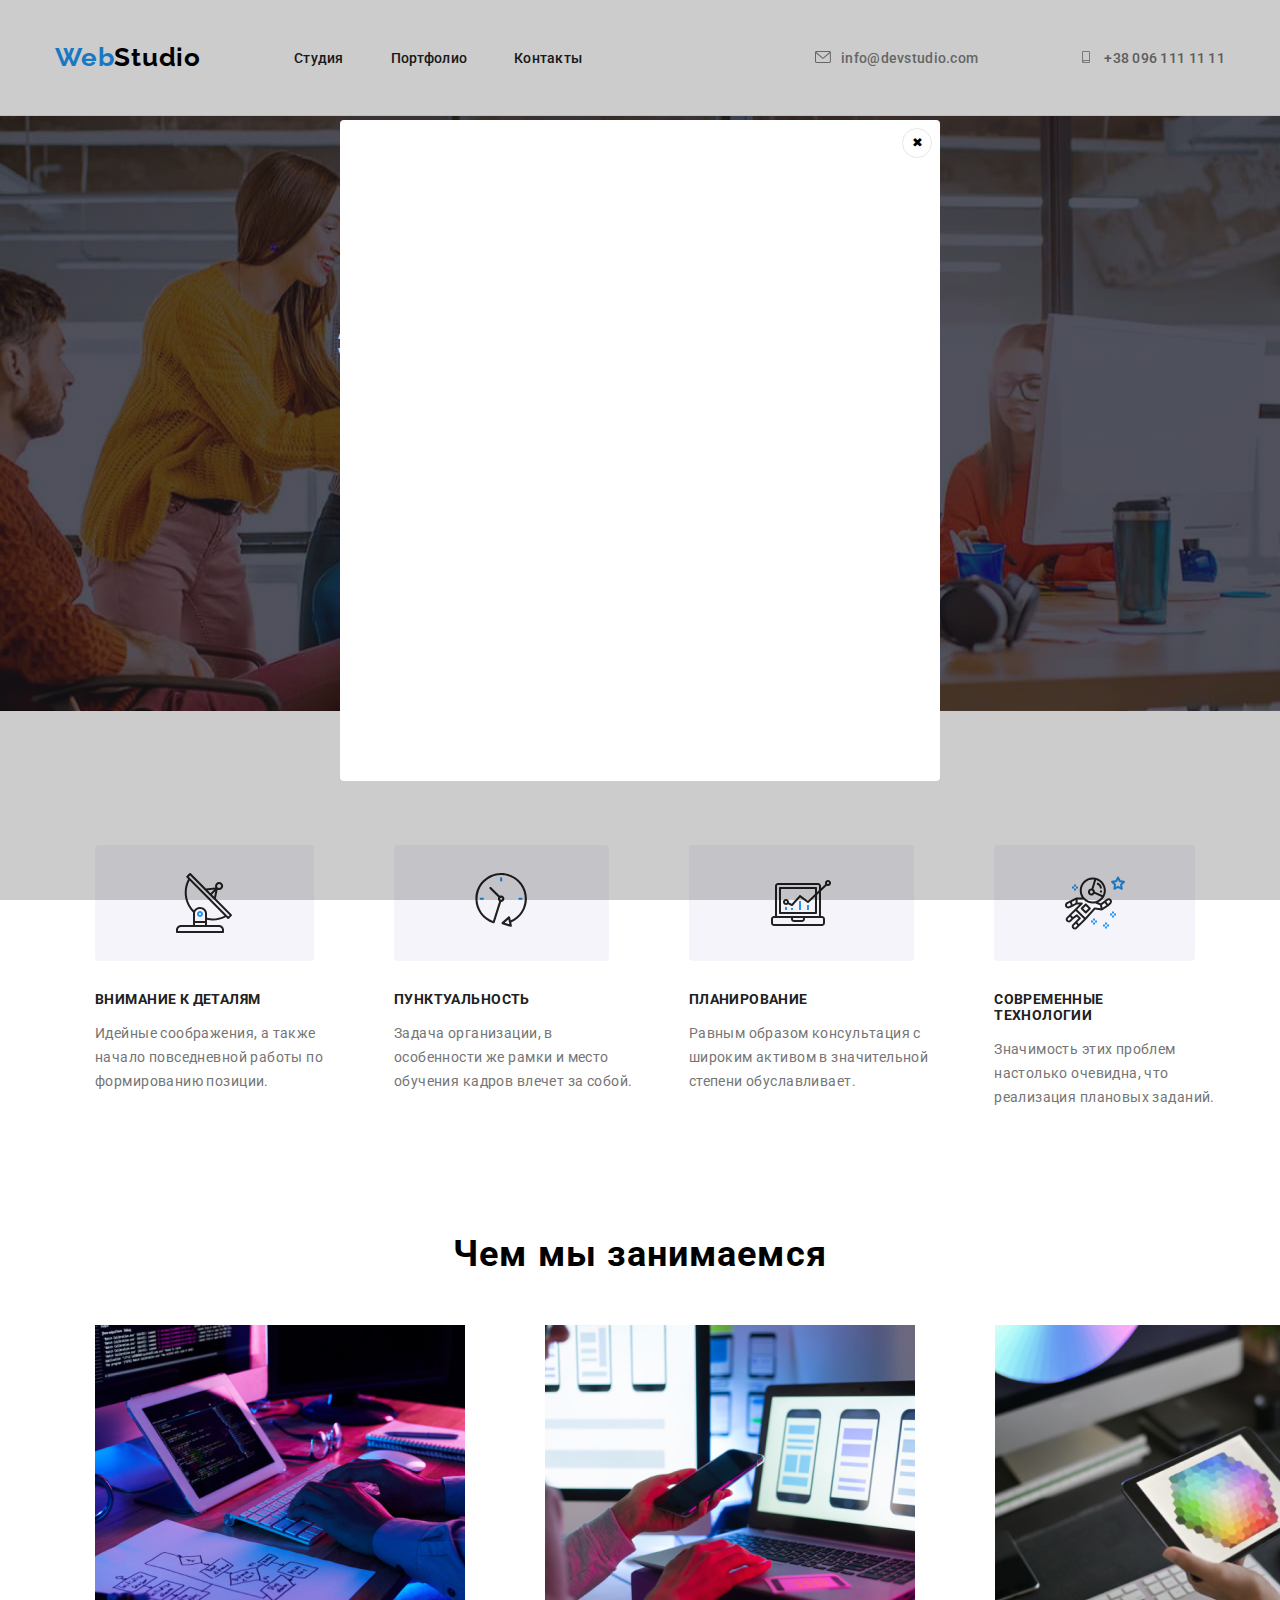
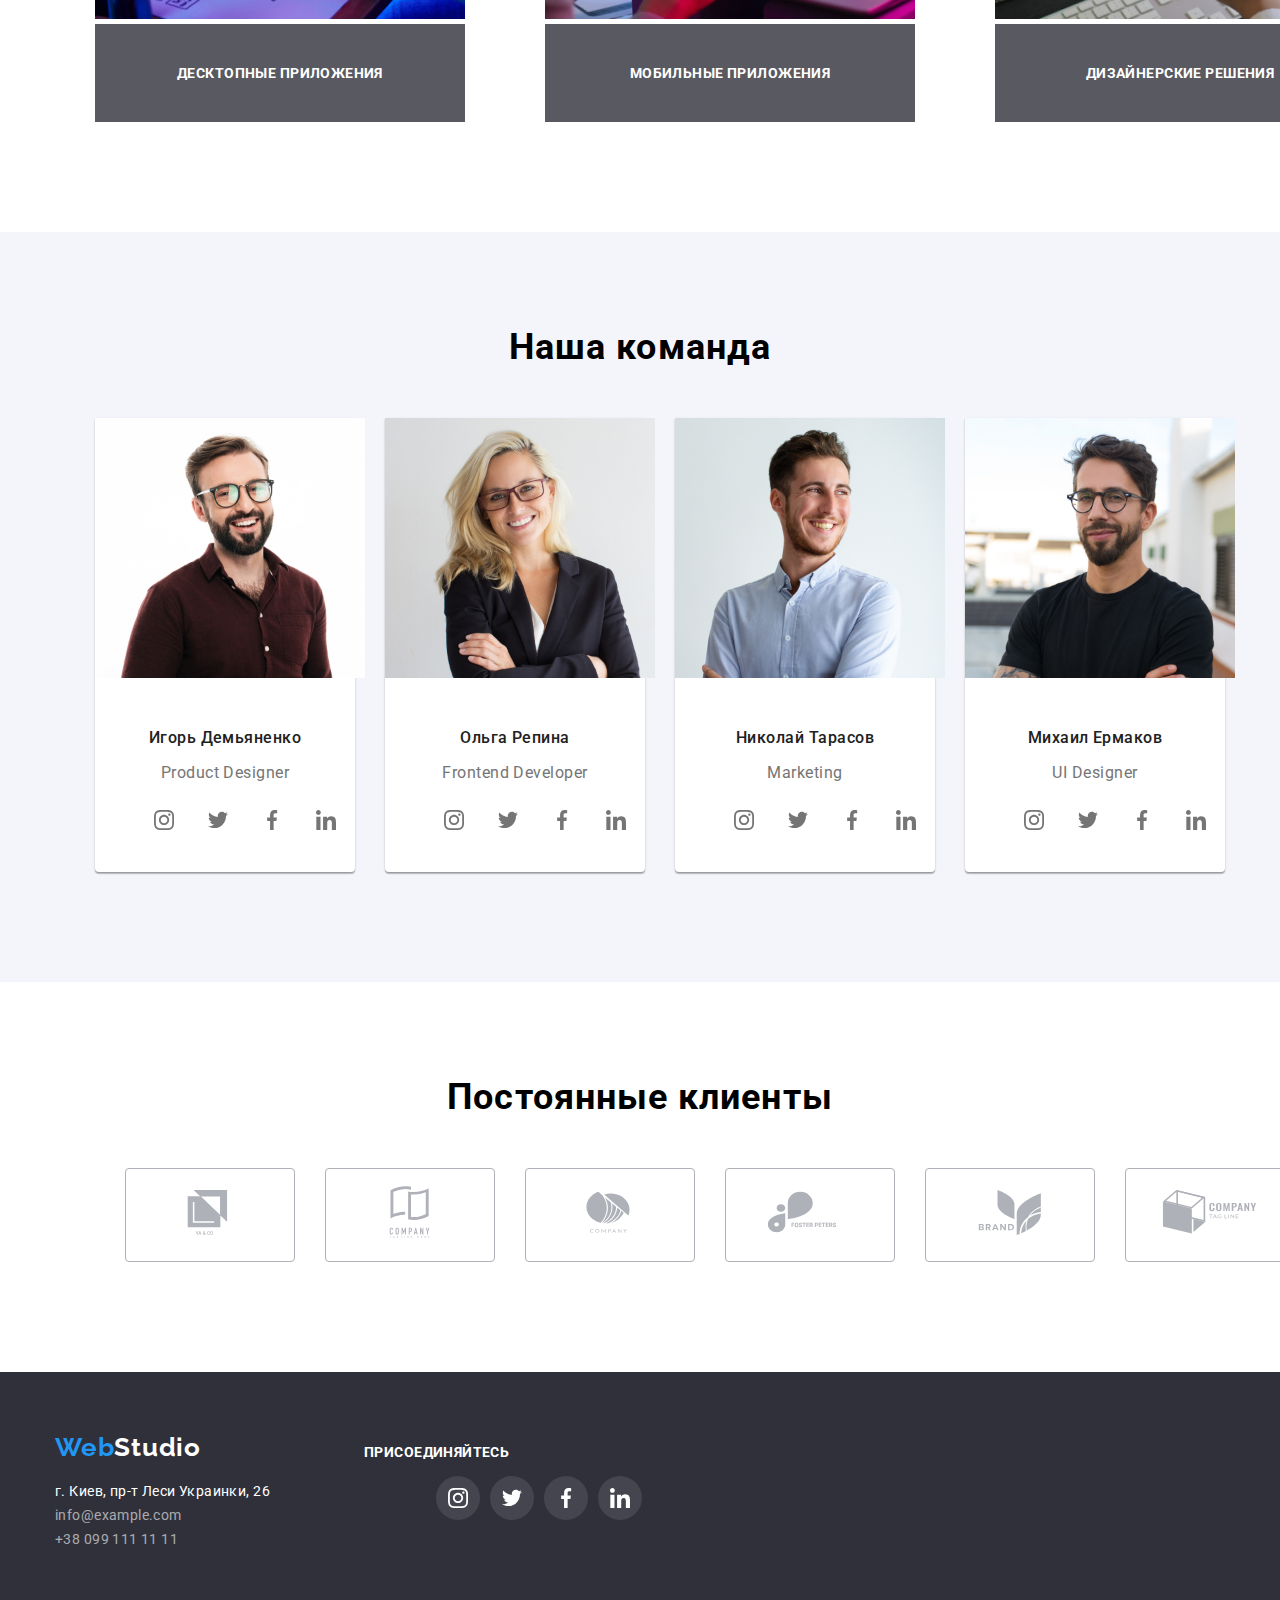
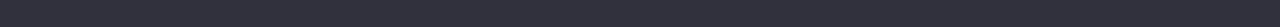
==== index.html @ a74875f4 "updated" ====
<!DOCTYPE html>
<html lang="ru">
    <head>
        <meta charset="UTF-8">
        <meta http-equiv="X-UA-Compatible" content="IE=edge">
        <meta name="viewport" content="width=device-width, initial-scale=1.0">
        
        <title>Document</title>
        
        <link rel="preconnect" href="https://fonts.googleapis.com">
        <link rel="preconnect" href="https://fonts.gstatic.com" crossorigin>
        <link href="https://fonts.googleapis.com/css2?family=Raleway:wght@700&family=Roboto:wght@400;500;700;900&display=swap" rel="stylesheet">
        <link rel="stylesheet" href="./css/style.css">
        </head>
        <body>
            <header class="page-header">
                <div class="container">
            <nav class="main-nav">
            <a href="./index.html" class="web">Web<span class="studio">Studio</span></a>
            
            <ul class="site-nav">
            
            <li class="item"><a href="./index.html" class="header-list">Студия</a></li>
            <li class="item"><a href="./portfolio.html"class="header-list">Портфолио</a></li>
            <li class="item"><a href=""class="header-list">Контакты</a></li>
            
            
            </ul>
            
            <ul class="contact">
            <li class="item">
                <a href="mailto:info@devstudio.com"class="mail-contact">
                    <svg class="mail-icon" width="16" height="12"><use href= "./Images/symbol-defs.svg#icon-envelope"></use></svg>info@devstudio.com</a></li>
            <li><a href="tel:+380961111111"class="tel-contact"><svg class="tel-icon" width="16" height="12"><use href="./Images/symbol-defs.svg#icon-smartphone"></use></svg>+38 096 111 11 11</a></li>
            
            </ul>
            </nav>
            </div>
            </header>
            <main>
                <section class="effective">
                    <div class="container effective-container"> 
                    <h1 class="effective-solution-title">Эффективные решения для вашего бизнеса</h1>
                    <button type="button" class="effective-solution-title-button"> Заказать услугу</button>
                    </div>
                   </section>
                    
                    <section class="section bp-1">
                    <div class="container">
                        
                  <h2 class="rezerv">Rezerv</h2>
                   
                    
                    <ul class="advant">
                    <li class="item list-1">
                    <div class="box-item">
                        <svg class="box-icon" width=106 height="60"><use href= "./Images/symbol-defs.svg#icon-antenna-1"></use></svg>
                        
                    </div>
                    
                
                    <h3 class="advantages-list">Внимание к деталям</h3>
                    <p class="advantages-list-1">Идейные соображения, а также начало повседневной работы по формированию позиции.</p>
                    

                </li>
                <li class="item list-2">
                    <div class="box-item">
                        <svg class="box-icon1" width=106 height="60"><use href= "./Images/symbol-defs.svg#icon-clock-1"></use></svg>
                    </div>
                <h3 class="advantages-list">Пунктуальность</h3>
                <p class="advantages-list-1">Задача организации, в особенности же рамки и место обучения кадров влечет за собой.</p>
                
                </li>
                <li class="item list-3">
                    <div class="box-item">
                        <svg class="box-icon2" width=106 height="60"><use href= "./Images/symbol-defs.svg#icon-diagram-1"></use></svg>
                    </div>

                <h3 class="advantages-list">Планирование</h3>
                <p class="advantages-list-1">Равным образом консультация с широким активом в значительной степени обуславливает.</p>
            </li>
            <li class="item list-4">
                <div class="box-item">
                    <svg class="box-icon3" width=106 height="60"><use href= "./Images/symbol-defs.svg#icon-astronaut-1"></use></svg>
                </div>

               <h3 class="advantages-list">Современные технологии</h3>
            <p class="advantages-list-1">Значимость этих проблем настолько очевидна, что реализация плановых заданий.</p>
            </li>
            
            </ul>
            </div>
            </section>
            <section class="section">
           
            <h2 class="our-task">Чем мы занимаемся</h2>
           
            <div class="container">
            <ul class="photos">
            <li class="item"><img src="./Images/box1.jpg" class="item-image" alt="computer" width="370" height="294"> 
                <div class="item-title-wrapper">
                    <p class="item-title-text">Десктопные приложения</p>
                </div> 
            </li>
            <li class="item"><img src="./Images/box2.jpg" class="item-image" alt="telephone" width="370" height="294"> <div class="item-title-wrapper">
                <p class="item-title-text">Мобильные приложения</p>
            </div> </li>
            <li class="item"><img src="./Images/box3.jpg" class="item-image" alt="tablet" width="370"> 
                <div class="item-title-wrapper">
                    <p class="item-title-text">Дизайнерские решения</p>
                </div> </li>
        </ul>
        </div>

    </section>
    <section class="section our-team">

    <h2 class="our-task">Наша команда</h2>
    <div class="container">
    
    <ul class="team">
    
    <li class="team-list"> <img src="./Images/img.jpg" alt="happy Igor" width="270" height="260">
    <div class="card-info">
    <h3 class="team-name">Игорь Демьяненко</h3>
    <p lang="en" class="team-position">Product Designer</p> 
    <ul class="card-list social-list list">
        <li class="social-item">
            <a href="#" class="social-link">
                <svg width="20" height="20"class="social-icon" >
                    <use href="./Images/symbol-defs.svg#icon-instagram"></use></svg>
            </a>
            
       </li>
    
       <li class="social-item">
        <a href="#" class="social-link">
            <svg width="20" height="20" class="social-icon">
                <use href="./Images/symbol-defs.svg#icon-twitter"></use></svg>
        </a>
       </li>
       <li class="social-item">
        <a href="#" class="social-link">
            <svg width="20" height="20" class="social-icon" >
                <use href="./Images/symbol-defs.svg#icon-facebook"></use></svg>
                </a>
       </li>
       <li class="social-item">
            <a href="#" class="social-link">
                <svg width="20" height="20" class="social-icon" >
                    <use href="./Images/symbol-defs.svg#icon-linkedin"></use></svg>
                </a>
       </li>
    
        </ul>
    
    </div>
    </li>
    
    
    
    <li class="team-list">
    <img src="./Images/img-2.jpg" alt="blond Olga" width="270" height="260">
    <div class="card-info">
    <h3 class="team-name">Ольга Репина</h3>
    <p lang="en" class="team-position">Frontend Developer</p>

    <ul class="card-list social-list list">
        <li class="social-item">
            <a href="#" class="social-link">
                <svg width="20" height="20"class="social-icon" >
                    <use href="./Images/symbol-defs.svg#icon-instagram"></use></svg>
            </a>
            
       </li>
    
       <li class="social-item">
        <a href="#" class="social-link">
            <svg width="20" height="20" class="social-icon">
                <use href="./Images/symbol-defs.svg#icon-twitter"></use></svg>
        </a>
       </li>
       <li class="social-item">
        <a href="#" class="social-link">
            <svg width="20" height="20" class="social-icon" >
                <use href="./Images/symbol-defs.svg#icon-facebook"></use></svg>
                </a>
       </li>
       <li class="social-item">
            <a href="#" class="social-link">
                <svg width="20" height="20" class="social-icon" >
                    <use href="./Images/symbol-defs.svg#icon-linkedin"></use></svg>
                </a>
       </li>
    
        </ul>

    </div>
    </li>
    <li class="team-list">
    <img src="./Images/img-3.jpg" alt="happy Nikolay" width="270" height="260">
    <div class="card-info">
     <h3 class="team-name">Николай Тарасов</h3>
    <p lang="en" class="team-position">Marketing</p>
    <ul class="card-list social-list list">
        <li class="social-item">
            <a href="#" class="social-link">
                <svg width="20" height="20"class="social-icon" >
                    <use href="./Images/symbol-defs.svg#icon-instagram"></use></svg>
            </a>
            
       </li>
    
       <li class="social-item">
        <a href="#" class="social-link">
            <svg width="20" height="20" class="social-icon">
                <use href="./Images/symbol-defs.svg#icon-twitter"></use></svg>
        </a>
       </li>
       <li class="social-item">
        <a href="#" class="social-link">
            <svg width="20" height="20" class="social-icon" >
                <use href="./Images/symbol-defs.svg#icon-facebook"></use></svg>
                </a>
       </li>
       <li class="social-item">
            <a href="#" class="social-link">
                <svg width="20" height="20" class="social-icon" >
                    <use href="./Images/symbol-defs.svg#icon-linkedin"></use></svg>
                </a>
       </li>
    
        </ul>
    </div>
    </li>
    <li class="team-list">
        <img src="./Images/img-4.jpg" alt="stylish Mihail" width= "270" height="260">
      <div class="card-info">
       <h3 class="team-name">Михаил Ермаков</h3>
        <p lang="en" class="team-position">UI Designer</p> 
        <ul class="card-list social-list list">
            <li class="social-item">
                <a href="#" class="social-link">
                    <svg width="20" height="20"class="social-icon" >
                        <use href="./Images/symbol-defs.svg#icon-instagram"></use></svg>
                </a>
                
           </li>
        
           <li class="social-item">
            <a href="#" class="social-link">
                <svg width="20" height="20" class="social-icon" >
                    <use href="./Images/symbol-defs.svg#icon-twitter"></use></svg>
            </a>
           </li>
           <li class="social-item">
            <a href="#" class="social-link">
                <svg width="20" height="20" class="social-icon" >
                    <use href="./Images/symbol-defs.svg#icon-facebook"></use></svg>
                    </a>
           </li>
           <li class="social-item">
                <a href="#" class="social-link">
                    <svg width="20" height="20" class="social-icon" >
                        <use href="./Images/symbol-defs.svg#icon-linkedin"></use></svg>
                    </a>
           </li>
        
            </ul>
        </div> 
          
        </li>
    </ul>
</div>
  
      </section>
      <section class="section">
        <h2 class="our-task">Постоянные клиенты</h2>
        <div class="container">
        <ul class="clients-list">
            <li class="clients-list-item">
                <a href="" class="clients-list-link"><svg width="106" height="60" class="client-list-icon" >
                    <use href="./Images/symbol-defs.svg#icon-YaCo-1"></use></svg></a>
            </li>
            <li class="clients-list-item">
                <a href="" class="clients-list-link"><svg width="106" height="60" class="client-list-icon" >
                    <use href="./Images/symbol-defs.svg#icon-company-2"></use></svg></a>
            </li>
            <li class="clients-list-item">
                <a href="" class="clients-list-link"><svg width="106" height="60" class="client-list-icon" >
                    <use href="./Images/symbol-defs.svg#icon-company-3"></use></svg></a>
            </li>
            <li class="clients-list-item">
                <a href="" class="clients-list-link"><svg width="106" height="60" class="client-list-icon" >
                    <use href="./Images/symbol-defs.svg#icon-foster-4"></use></svg></a>
            </li>
            <li class="clients-list-item">
                <a href="" class="clients-list-link"><svg width="106" height="60" class="client-list-icon" >
                    <use href="./Images/symbol-defs.svg#icon-brand-5"></use></svg></a>
            </li>
            <li class="clients-list-item">
                <a href="" class="clients-list-link"><svg width="106" height="60" class="client-list-icon" >
                    <use href="./Images/symbol-defs.svg#icon-company-6"></use></svg></a>
            </li>
        </ul>
   </div>
      </section>
        </main>

       <!--Footer-->
       <footer class="footer">
           <div class="container footer-container"> 
           <div class="footer-left-box footer-left-box--offset">
           
      <a href="./index.html" class="web-footer">Web<span class="studio-footer">Studio</span></a>
    
      <address>
          <ul class="footer-address">

     <li class="address">г. Киев, пр-т Леси Украинки, 26</li>
     <li class="address"><a href="mailto:info@example.com" class="contact-mail">info@example.com</a></li>
     <li class="address"><a href="tel:+380991111111" class="contact-tel">+38 099 111 11 11</a></li>

     </ul>
     </address>
    </div>
    <div class="footer-social-box">
 <h2 class="footer-social-box-title">присоединяйтесь</h2>
 <ul class="card-list social-list list social-list-footer">
    <li class="social-item">
        <a href="#" class="social-link social-link--footer">
            <svg width="20" height="20"class="social-icon social-icon-footer" >
                <use href="./Images/symbol-defs.svg#icon-instagram"></use></svg>
        </a>
        
   </li>

   <li class="social-item">
    <a href="#" class="social-link social-link--footer">
        <svg width="20" height="20" class="social-icon social-icon-footer">
            <use href="./Images/symbol-defs.svg#icon-twitter"></use></svg>
    </a>
   </li>
   <li class="social-item">
    <a href="#" class="social-link social-link--footer">
        <svg width="20" height="20" class="social-icon social-icon-footer" >
            <use href="./Images/symbol-defs.svg#icon-facebook"></use></svg>
            </a>
   </li>
   <li class="social-item">
        <a href="#" class="social-link social-link--footer">
            <svg width="20" height="20" class="social-icon social-icon-footer" >
                <use href="./Images/symbol-defs.svg#icon-linkedin"></use></svg>
            </a>
   </li>

    </ul>

</div>
</div>
     </footer>
     <div class="wrapper-modal">
         <div class="modal">
             <button type="button"class="modal-close">&#10006;</button>
             <form></form>
         </div>
     </div>
     <script src="./js/script.js"></script>
     </body>
    </html>
---- css/style.css ----
:root {
    --primary-font: 'Roboto' sans-serif;

    --text-color: #757575;
    --background-color: #fff; 
}
a,
footer {
    text-decoration: none;
    --background-color:#757575;
}


body {
    color:  var(--text-color);
    background-color: var(--background-color);
    line-height: 1.2;
    font-family: Roboto, sans-serif;
    margin: auto 0;
    
     }
        h1,
        h2,
        h3,
        h4,
        h5,
        h6 {
            color: #212121;


        }
.button {
    cursor: pointer;
}
 .rezerv {

    width: 1px;
    height: 1px;
    overflow: hidden;
    opacity: 0;
            
 }
 .section {
    padding: 94px 0;
  }

.container {
    width: 1200px;
    margin: 0 auto;
    padding: 0 15px;
    box-sizing: border-box;
    

   
}
.header {
    border-bottom: 1px solid #ececec;
  }
  .page-header {
      border-bottom: 1px solid #EEEEEE;

  }
  
.header .container {
    display: flex;
    justify-content: space-between;
  }
  .main-nav,
  .site-nav,
  .contact {
    display: flex;

    
  }
  
    


.web {
    font-family: "Raleway", sans-serif;
    display: flex;
    align-items: center;
    font-weight: bold;
    font-size: 26px;
    line-height: 1.2;
    letter-spacing: 0.03em;
    color: #2196f3;
    
    
}
.studio
{
font-family: Raleway;
display: flex;
align-items: center;
margin-right: 93px;
font-style: normal;
font-weight: bold;
font-size: 26px;
line-height: 1.2;
letter-spacing: 0.03em;
color: black;


}
.header-list {
    font-family: Roboto;
    font-style: normal;
    font-weight: 500;
    font-size: 14px;
    line-height: 16px;
    letter-spacing: 0.02em;
    color: #212121;
    padding-top: 32px;
    padding-bottom: 32px;
    flex-direction: row;
    

}
.header-list:hover,
.header-list:focus {
    color: #2196f3;


}

.site-nav {
    font-style: normal;
    font-weight: 500;
    font-size: 14px;
    line-height: 16px;
    letter-spacing: 0.02em;
    padding: 32px 0;
    display: inline-block;
    color: var(--main-color);
    list-style: none;
    display: flex;
    margin: 0;
    align-items: center;
    

}

.site-nav .item:not(:last-child) {
    margin-right: 46.88px;
}


.contact {
    font-style: normal;
    display: flex;    
    margin-left: auto;
    padding-top: 32px;
    padding-bottom: 32px;
    padding-left: 30px;
    list-style: none;
    color: var(--main-color);
}


.mail-contact{
    font-weight: 500;
    font-size: 14px;
    line-height: 1.14;
    letter-spacing: 0.02em;
    padding-right: 50px;
    color: grey;
 
    

}
.tel-contact {
    font-weight: 500;
    font-size: 14px;
    line-height: 1.14;
    letter-spacing: 0.02em;
    color: #757575;
}
.contact :hover,
.contact :focus {
    color: #2196f3;
}
.mail-icon {
    height: 12px;
    width: 16px;
    margin-right: 10px;
    fill: currentColor;
}
.tel-icon {
    height: 12px;
    width: 16px;
    margin-right: 10px;
    fill: currentColor;
} 



.effective {
    display: block;
    width: 100%;
    margin: 0 auto;
    padding: 200px 0;
    background: #2f303a;
   
    }
.effective {
      background-image:  linear-gradient( rgba(47, 48, 58, 0.4), rgba(47, 48, 58, 0.4)), url(../Images/Img-5-2.jpg);
      text-align: center;
      background-repeat: no-repeat;
      background-position: center;

  }

.effective-solution-title {
    font-size: 44px;
    color: #fff;
    text-transform: uppercase;
    font-weight: 900;
    font-size: 44px;
    line-height: 1.3;
    text-align: center;
    letter-spacing: 0.06em;
    max-width: 660px;
    margin: 0 auto;
    margin-bottom: 30px;


}

.effective-solution-title-button {
    padding: 10px 32px;
    background: #2196f3;
    box-shadow: 0px 4px 4px rgba(0, 0, 0, 0.15);
    border-radius: 4px;
    font-weight: bold;
    font-size: 16px;
    line-height: 30px;
    color: #fff;
    margin: 0 auto;
    display: block;
    border: none;
}
.effective-solution-title-button:hover,
.effective-solution-title-button:focus {
background-color: #188ce8;
}


.bp-1{

        padding-bottom: 0;
      }
      

.advant {
    display: flex;
    justify-content: space-between;
    list-style: none;
    }

.site-nav 

.item {
    position: relative;
    

}
.item:not(:last-child) {
    margin-right: 50px;
}
.item :not(:last-child) {
   margin-right: 30px;

}

.item-title-wrapper {
    width: 370px;
    text-align: center;
    background: rgba(47, 48, 58, 0.8);
    padding: 27px 0;
    left: 0;
    bottom: 0;
    
}

.item-title-text{
    font-weight: bold;
    font-size: 14px;
    line-height: calc(16 / 14);
    text-align: center;
    letter-spacing: 0.03em;
    text-transform: uppercase;
    color: #FFFFFF;
}
.box-item {
    display: flex;
    background-color: #f4f5fa;
    border-radius: 4px;
    margin-bottom: 30px;
    align-items: center;
    justify-content: center;
    padding: 28px 0;
    background: #f5f4fa;
    margin-bottom: 30px;
}


.advantages {
    padding: 94px 0;
}
 
 
.advantages-list {
    font-weight: bold;
    font-size: 14px;
    line-height: 16px;
    letter-spacing: 0.03em;
    text-transform: uppercase;
    color: #212121;
    margin-bottom: 10px;
    list-style: none;
}
.advantages-list-1 {
    font-size: 14px;
    line-height: 24px;
    letter-spacing: 0.03em;
    color: #757575;
    

}

.photos {
    display:flex;
    list-style: none;
}

    
.tasks {
  
  
}
.our-task {
    font-size: 36px;
    margin: 0 0 50px 0;
    text-align: center;
    font-weight: bold;
    line-height: 42px;
    text-align: center;
    letter-spacing: 0.03em;
    color: black;
    
    

    }

.team,
.photos {
    display: flex;
    justify-content: space-between;
    
}

.our-team {
    background-color: #f4f5fa;

}
 .card-info {
  padding: 30px 0;
   text-align: center;
 }
 .team-list {
    background-color: #FFFFFF;
    box-shadow: 0px 1px 3px rgba(0, 0, 0, 0.12), 0px 1px 1px rgba(0, 0, 0, 0.14), 0px 2px 1px rgba(0, 0, 0, 0.2);
    border-radius: 0px 0px 4px 4px;
    width: calc((100% - 90px) / 4);
    list-style: none;
 }


 .team-name {

    font-weight: 500;
    font-size: 16px;
    line-height: 19px;
    letter-spacing: 0.03em;
    color: #212121;
    text-align: center;
   

     
 }

 .team-position {
    font-weight: normal;
    font-size: 16px;
    line-height: 19px;
    text-align: center;
    letter-spacing: 0.03em;
    margin-bottom: 16px;
    
}
.social-list {
    display: flex;
    justify-content: center ;
    list-style: none;
    margin-left: 32px;
    margin-right: 32px;
    
}

.social-item {
    margin-left: 10px;
}
.social-list .social-item:first-child {
    margin-left: 0%;
}
.social-link {
    display: flex;
    justify-content: center;
    align-items: center;
    width: 44px;
    height: 44px;
    border-radius: 50%;


}
.social-icon {
    fill: #757575;
    width: 20px;
    height: 20px;
}

.social-icon:hover,
.social-icon:focus,
.social-link:hover .social-list__icon,
.social-link:focus .social-list__icon {
  background: #2196f3;
  fill: white;
}

.clients-list {
    display: flex; 
    list-style: none;
}
.clients-list-item {
    margin-left: 30px;
   
    
}
.clients-list-link {
  border: 1px solid #AFB1B8;
  box-sizing: border-box;
  border-radius: 4px;
  padding: 14px 31px; 
  display: inline-block;
}

.clients-list-link:hover .client-list-icon,
.clients-list-link:focus .client-list-icon,
.clients-list-link:hover,
.clients-list-link:focus {
    border-color: #2196f3;
    fill: #2196f3;
}

.client-list-icon{
    fill: #AFB1B8;
}
.clients-list .cleints-list-item:first-child {
    margin-left: 0;
}

 
 .footer-address {
   padding-left: 0;

 }

 

 .footer{
 background: #2f303a;;
 padding-bottom: 60px;
 padding-top: 60px;
 padding-left: 0px;
 padding-right: 0;
 
}
.footer-container {
    display: flex;

}
.footer-social-box-title {
font-weight: bold;
font-size: 14px;
line-height: calc(16 / 14);
letter-spacing: 0.03em;
text-transform: uppercase;
color: #FFFFFF;
margin: 12px 0 12px 0;
}
.footer-left-box--offset {
    margin-right: 70px;
}
.social-link--footer {
    background: rgba(255, 255, 255, 0.1);
}
.social-icon-footer {
    fill:#FFFFFF

}



 .footer-left-box.web-footer {
     margin-bottom: 11px;
     display: block;
 }
 
 .address {
    font-family: Roboto;
    font-style: normal;
    font-weight: normal;
    font-size: 14px;
    line-height: 24px;
    letter-spacing: 0.03em;
    color: #FFFFFF;
    list-style: none;

 }
 .address a {
    color: rgba(255, 255, 255, 0.6);
}
 
 .web-footer {
font-family: Raleway;
display: flex;
align-items: center;
font-style: normal;
font-weight: bold;
font-size: 26px;
line-height: 1.2;
letter-spacing: 0.03em;
color: #2196F3;
    
    
   }
 .studio-footer{
font-family: Raleway;
display: flex;
align-items: center;
margin-right: 93px;
font-style: normal;
font-weight: bold;
font-size: 26px;
line-height: 1.2;
letter-spacing: 0.03em;
color: white;    
    
 }
 
 
 .footercontact:hover,
 .footercontact:focus {
     color: #2196f3
 }
.container{
    

}

.button-list {
    display: flex;
    justify-content: center;
    list-style: none;
    margin-bottom: 34px;

}

.tab {
    margin-left: 8px;
}

.btn-tab {
    font-family: "Roboto", sans-serif;
    padding: 6px 22px;
    border-radius: 4px;
    font-weight: 500;
    font-size: 16px;
    line-height: 26px;
    letter-spacing: 0.03cm;
    color: #212121;
    cursor: pointer;
    border: none;
}

.active,
.btn-tab:hover,
.btn-tab:focus {
    color: #ffff;
    background-color: #2196F3;
    box-shadow: 0px 3px 1px rgba(0, 0, 0, 0.1), 0px 1px 2px rgba(0, 0, 0, 0.08), 0px 2px 2px rgba(0, 0, 0, 0.12);

}
.portfolio-box-list {
    display: flex;
    flex-wrap: wrap;
    justify-content: space-between;
    list-style: none;
    margin-bottom: -30px;
}

.portfolio-list { 
    width: calc((100% - 60px) / 3);
    margin-bottom: 30px;
    outline: 1px solid #EEEEEE;
    width: 370;
}
    
.portfolio-list :hover {
    box-sizing: border-box;
    box-shadow: 0px 1px 1px rgba(0, 0, 0, 0.12), 0px 4px 4px rgba(0, 0, 0, 0.06), 1px 4px 6px rgba(0, 0, 0, 0.16);

}

.portfolio-info {
    padding: 20px 24px;
    

}
.portfolio-title {
    font-family: Roboto;
    font-style: normal;
    font-weight: bold;
    font-size: 18px;
    line-height: 36px;
    letter-spacing: 0.06em;
    color: #212121;
    margin-top: 0;
    margin-bottom: 4px;
    width: 370%;
   
}

.portfolio-text {
   font-family: Roboto;
   font-style: normal;
   font-weight: normal;
   font-size: 16px;
   line-height: 30px;
   letter-spacing: 0.03cm;
   margin: 0;
   color: #757575;
}

.portfolio-img {
    width: 100%;
}

.wrapper-modal {
    width: 100vw;
    height: 100vh;
    position: fixed;
    left: 0;
    top: 0;
    z-index: 900;
    background: rgba(0, 0, 0, 0.2);
    display: flex;
    justify-content: center;
    align-items: center;
    transition: opacity .25s cubic-bezier(0.4, 0.2, 1);

}
.wrapper-modal.is-hidden {
    opacity: 0;
    pointer-events: none;

}
.modal {
    width: calc(100% - 30px);
    max-width: 520px;
    background: white;
    border-radius: 4px;
    height: 581px;
    position: relative;
    padding: 40px;

}

.modal-close {
    border: 1px solid rgba(0, 0, 0, 0.1);
    width: 30px;
    height: 30px;
    background: transparent;
    display: flex;
    justify-content: center;
    align-items: center;
    position: absolute;
    top: 8px;
    right: 8px;
    border-radius: 50%;
    background: transparent;
    color: black;

}
.modal-close:hover,
.modal-close:focus {
    color: #2196f3;

}
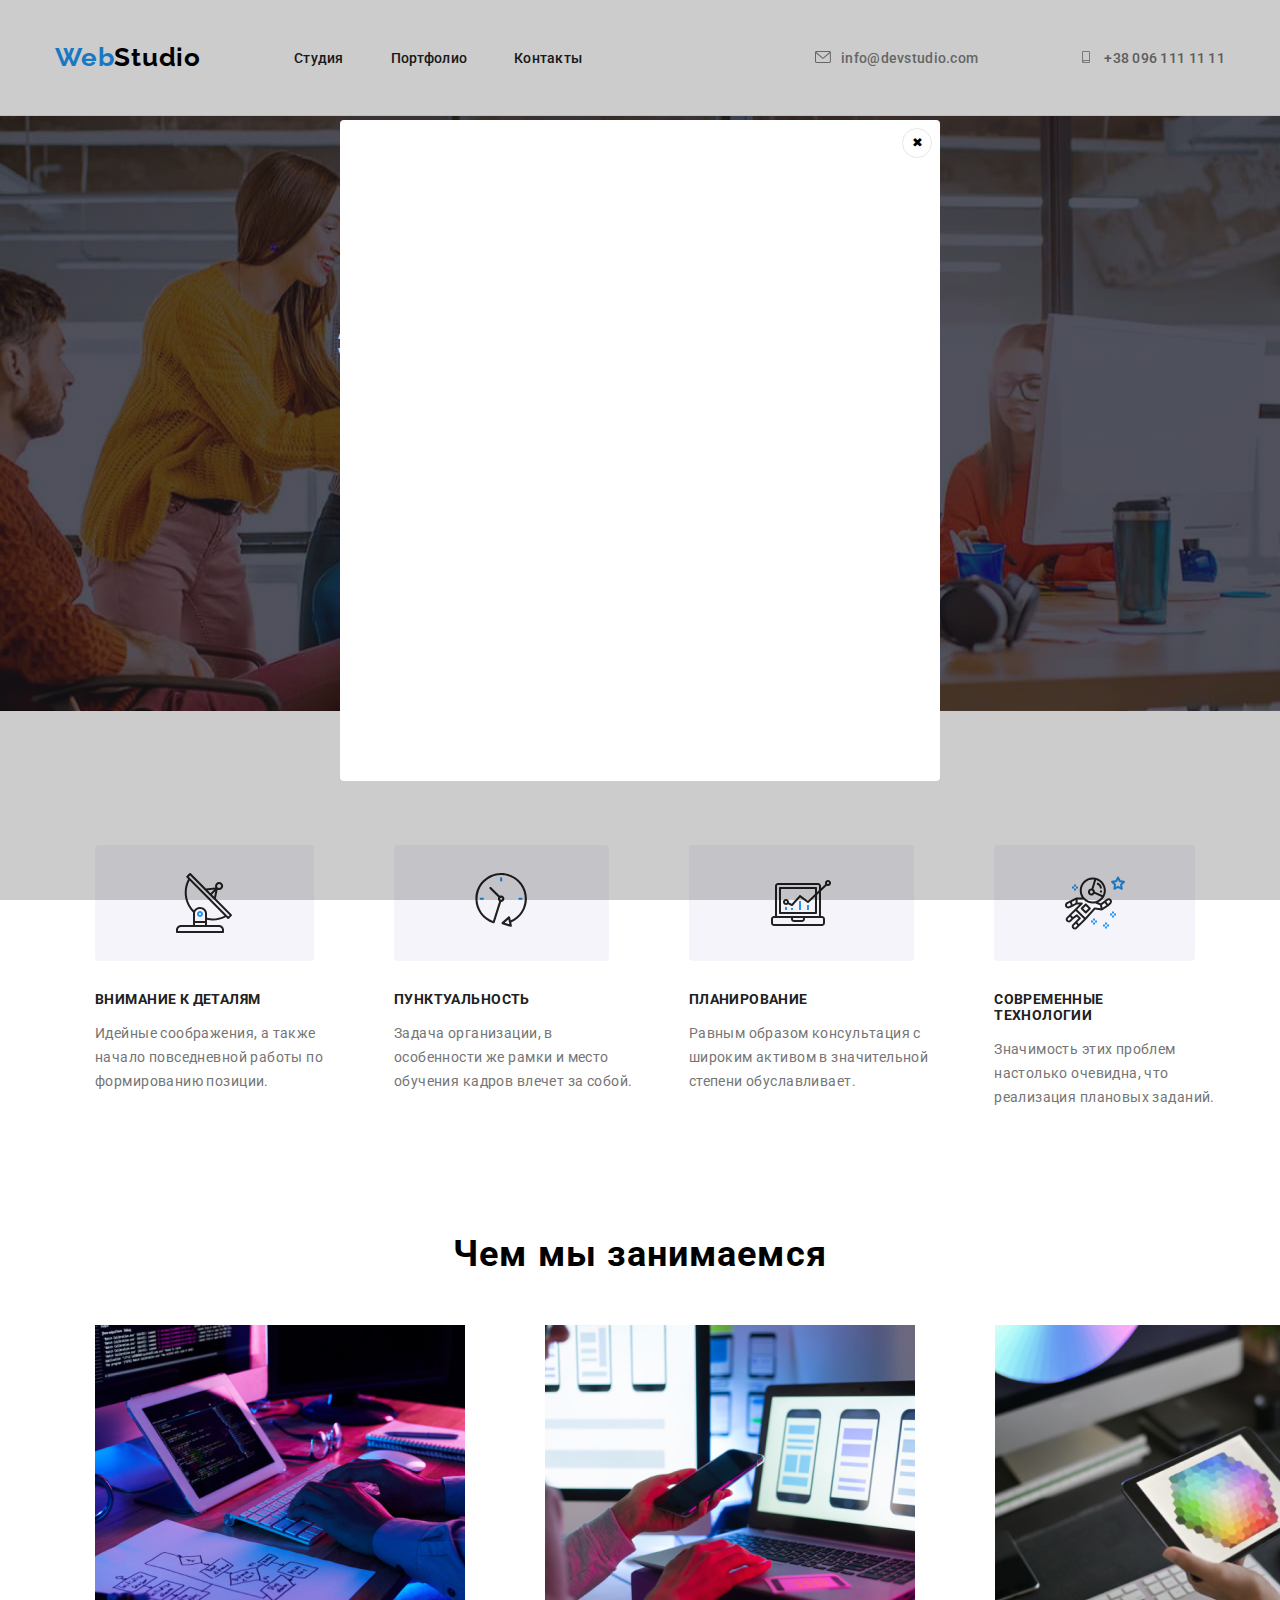
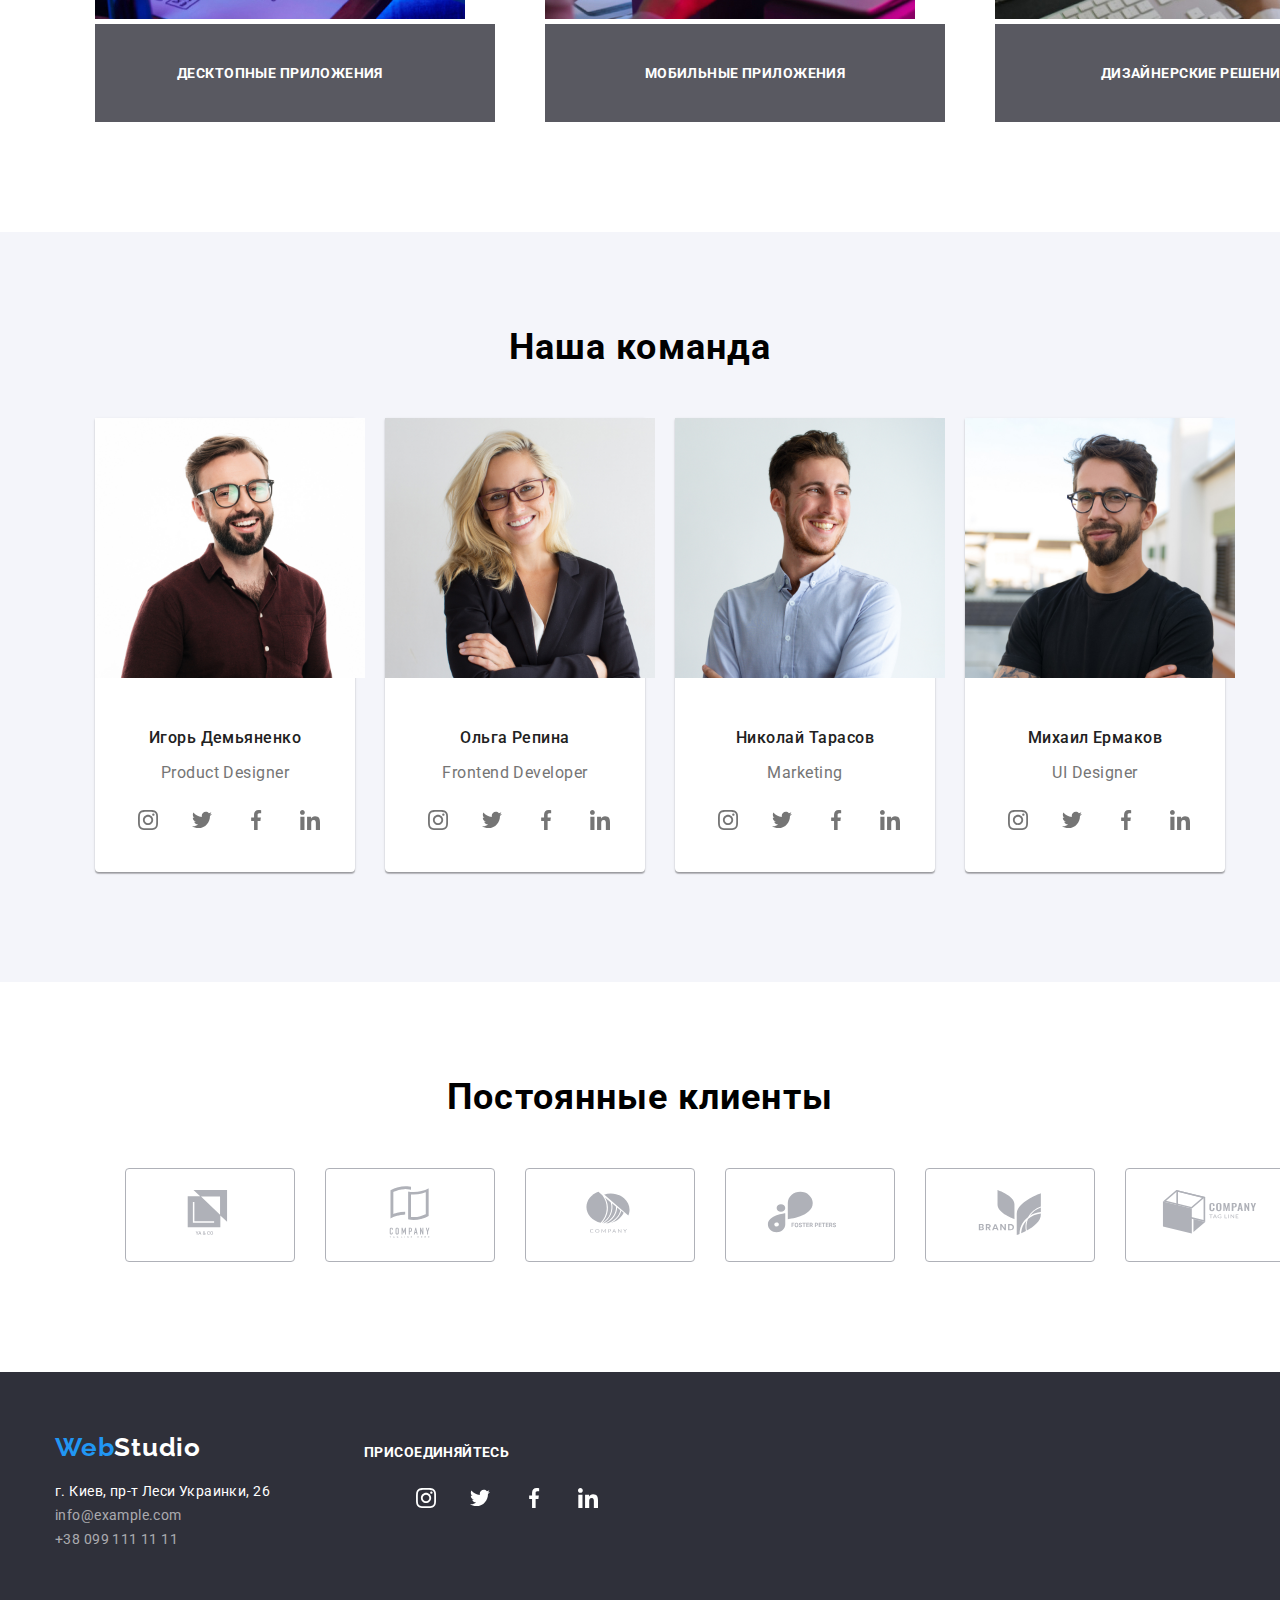
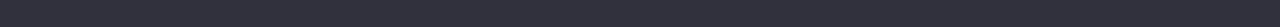
==== commit efecbddf: "updated" ====
--- a/index.html
+++ b/index.html
@@ -98,15 +98,16 @@
            
             <div class="container">
             <ul class="photos">
-            <li class="item"><img src="./Images/box1.jpg" class="item-image" alt="computer" width="370" height="294"> 
+            <li class="item"><img src="./Images/box1.jpg" alt="computer" width="370" height="294"> 
                 <div class="item-title-wrapper">
                     <p class="item-title-text">Десктопные приложения</p>
-                </div> 
-            </li>
-            <li class="item"><img src="./Images/box2.jpg" class="item-image" alt="telephone" width="370" height="294"> <div class="item-title-wrapper">
+                 <div>  
+
+                 </li>
+            <li class="item"><img src="./Images/box2.jpg" alt="telephone" width="370" height="294"> <div class="item-title-wrapper">
                 <p class="item-title-text">Мобильные приложения</p>
             </div> </li>
-            <li class="item"><img src="./Images/box3.jpg" class="item-image" alt="tablet" width="370"> 
+            <li class="item"><img src="./Images/box3.jpg" alt="tablet" width="370"> 
                 <div class="item-title-wrapper">
                     <p class="item-title-text">Дизайнерские решения</p>
                 </div> </li>
@@ -366,7 +367,7 @@
              <form></form>
          </div>
      </div>
-     <script src="./js/script.js"></script>
+     <script src="./js/modal.js"></script>
      </body>
     </html>
 
--- a/css/style.css
+++ b/css/style.css
@@ -29,8 +29,17 @@
 
 
         }
+.a {
+    transition: color 0.25s cubic-bezier(0.4, 0, 0.2, 1);
+}
+
+
 .button {
     cursor: pointer;
+    transition: background 0.25s cubic-bezier(0.4, 0, 0.2, 1);
+}
+.svg {
+    transition: fill 0.25s cubic-bezier(0.4, 0, 0.4, 1);
 }
  .rezerv {
 
@@ -131,12 +140,12 @@
     line-height: 16px;
     letter-spacing: 0.02em;
     padding: 32px 0;
-    display: inline-block;
     color: var(--main-color);
     list-style: none;
     display: flex;
     margin: 0;
     align-items: center;
+    transition: color 0.25s cubic-bezier(0.4, 0, 0.2, 1);
     
 
 }
@@ -155,6 +164,7 @@
     padding-left: 30px;
     list-style: none;
     color: var(--main-color);
+    
 }
 
 
@@ -185,12 +195,14 @@
     width: 16px;
     margin-right: 10px;
     fill: currentColor;
+    transition: fill 0.25s cubic-bezier(0.4, 0, 0.2, 1);
 }
 .tel-icon {
     height: 12px;
     width: 16px;
     margin-right: 10px;
     fill: currentColor;
+    transition: fill 0.25s cubic-bezier(0.4, 0, 0.2, 1);
 } 
 
 
@@ -274,12 +286,15 @@
 }
 
 .item-title-wrapper {
-    width: 370px;
+    width: 100%;
     text-align: center;
     background: rgba(47, 48, 58, 0.8);
     padding: 27px 0;
     left: 0;
     bottom: 0;
+    color: white;
+   
+    
     
 }
 
@@ -291,6 +306,7 @@
     letter-spacing: 0.03em;
     text-transform: uppercase;
     color: #FFFFFF;
+
 }
 .box-item {
     display: flex;
@@ -325,20 +341,11 @@
     line-height: 24px;
     letter-spacing: 0.03em;
     color: #757575;
-    
-
-}
-
-.photos {
-    display:flex;
-    list-style: none;
-}
-
-    
-.tasks {
-  
-  
-}
+    }
+
+
+
+    
 .our-task {
     font-size: 36px;
     margin: 0 0 50px 0;
@@ -355,6 +362,7 @@
 
 .team,
 .photos {
+    list-style: none;
     display: flex;
     justify-content: space-between;
     
@@ -403,7 +411,6 @@
     display: flex;
     justify-content: center ;
     list-style: none;
-    margin-left: 32px;
     margin-right: 32px;
     
 }
@@ -432,8 +439,8 @@
 
 .social-icon:hover,
 .social-icon:focus,
-.social-link:hover .social-list__icon,
-.social-link:focus .social-list__icon {
+.social-link:hover,
+.social-link:focus {
   background: #2196f3;
   fill: white;
 }
@@ -502,8 +509,11 @@
 .footer-left-box--offset {
     margin-right: 70px;
 }
-.social-link--footer {
+.social-link-footer {
     background: rgba(255, 255, 255, 0.1);
+}
+.social-link-footer {
+    padding-left: 0;
 }
 .social-icon-footer {
     fill:#FFFFFF
@@ -564,7 +574,7 @@
  .footercontact:focus {
      color: #2196f3
  }
-.container{
+.container {
     
 
 }
@@ -617,11 +627,7 @@
     width: 370;
 }
     
-.portfolio-list :hover {
-    box-sizing: border-box;
-    box-shadow: 0px 1px 1px rgba(0, 0, 0, 0.12), 0px 4px 4px rgba(0, 0, 0, 0.06), 1px 4px 6px rgba(0, 0, 0, 0.16);
-
-}
+
 
 .portfolio-info {
     padding: 20px 24px;
@@ -706,22 +712,49 @@
 .modal-close:hover,
 .modal-close:focus {
     color: #2196f3;
-
-}
-
-
-
-
-
-
-
-
-
-
-
-
- 
-
- 
-
-
+}
+.portfolii-list__wrapper {
+    position: relative;
+    overflow: hidden;
+}
+
+.overlay {
+    position: absolute;
+    box-sizing: border-box;
+    top: 0;
+    left: 0;
+    min-height: 100%;
+    padding-top: 63px;
+    padding-bottom: 63px;
+    padding-left: 24px;
+    padding-right: 24px;
+    background: rgba(33, 150, 243, 0.9);
+    transform: translateY(101%);
+    transition: transform 0.25s cubic-bezier(0.4, 0, 0.2, 1);
+
+}
+.overlay__text {
+    font-size: 18px;
+    line-height: 1.55;
+    letter-spacing: 0.03em;
+    color: #FFFFFF;
+}
+
+.portfolio-list :hover {
+    box-sizing: border-box;
+    box-shadow: 0px 1px 1px rgba(0, 0, 0, 0.12), 0px 4px 4px rgba(0, 0, 0, 0.06), 1px 4px 6px rgba(0, 0, 0, 0.16);
+
+}
+ .portfolio-list:hover .overlay {
+     transform: translateY(0);
+ }
+
+
+
+
+
+ 
+
+ 
+
+
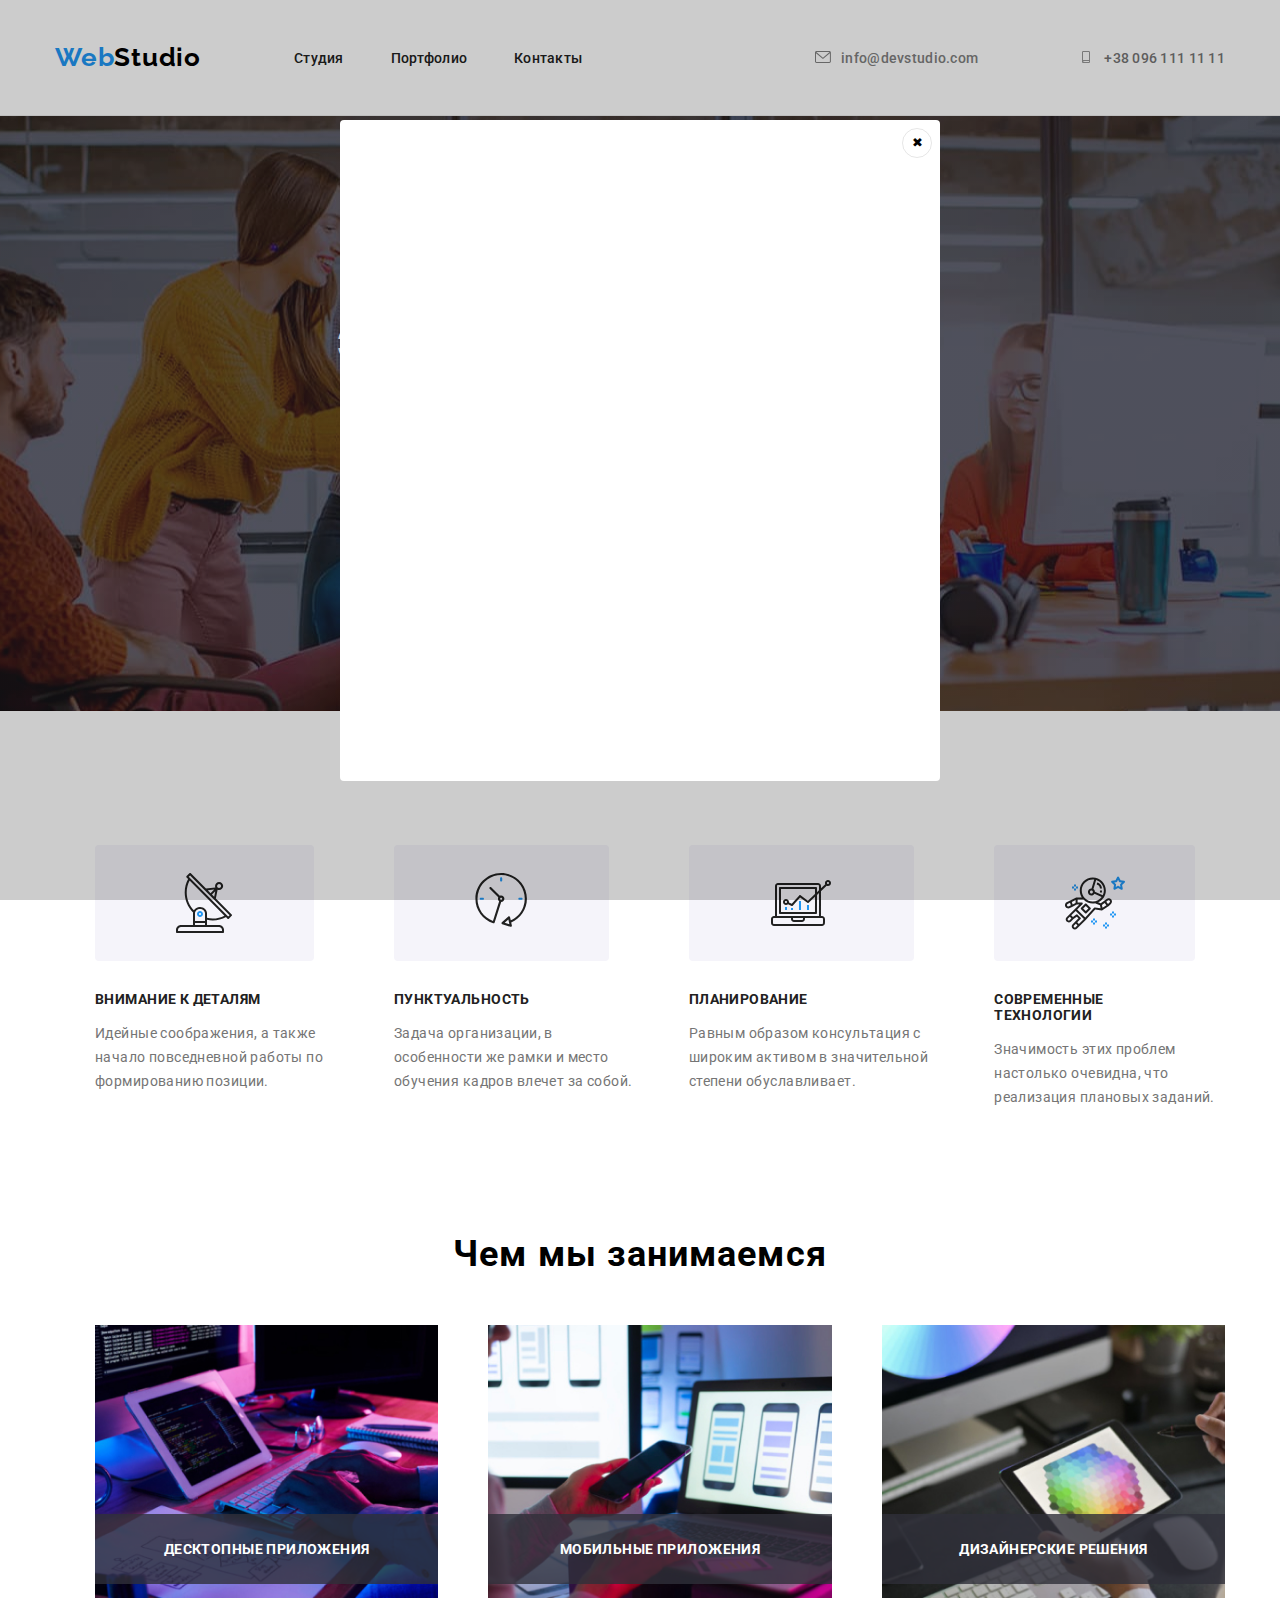
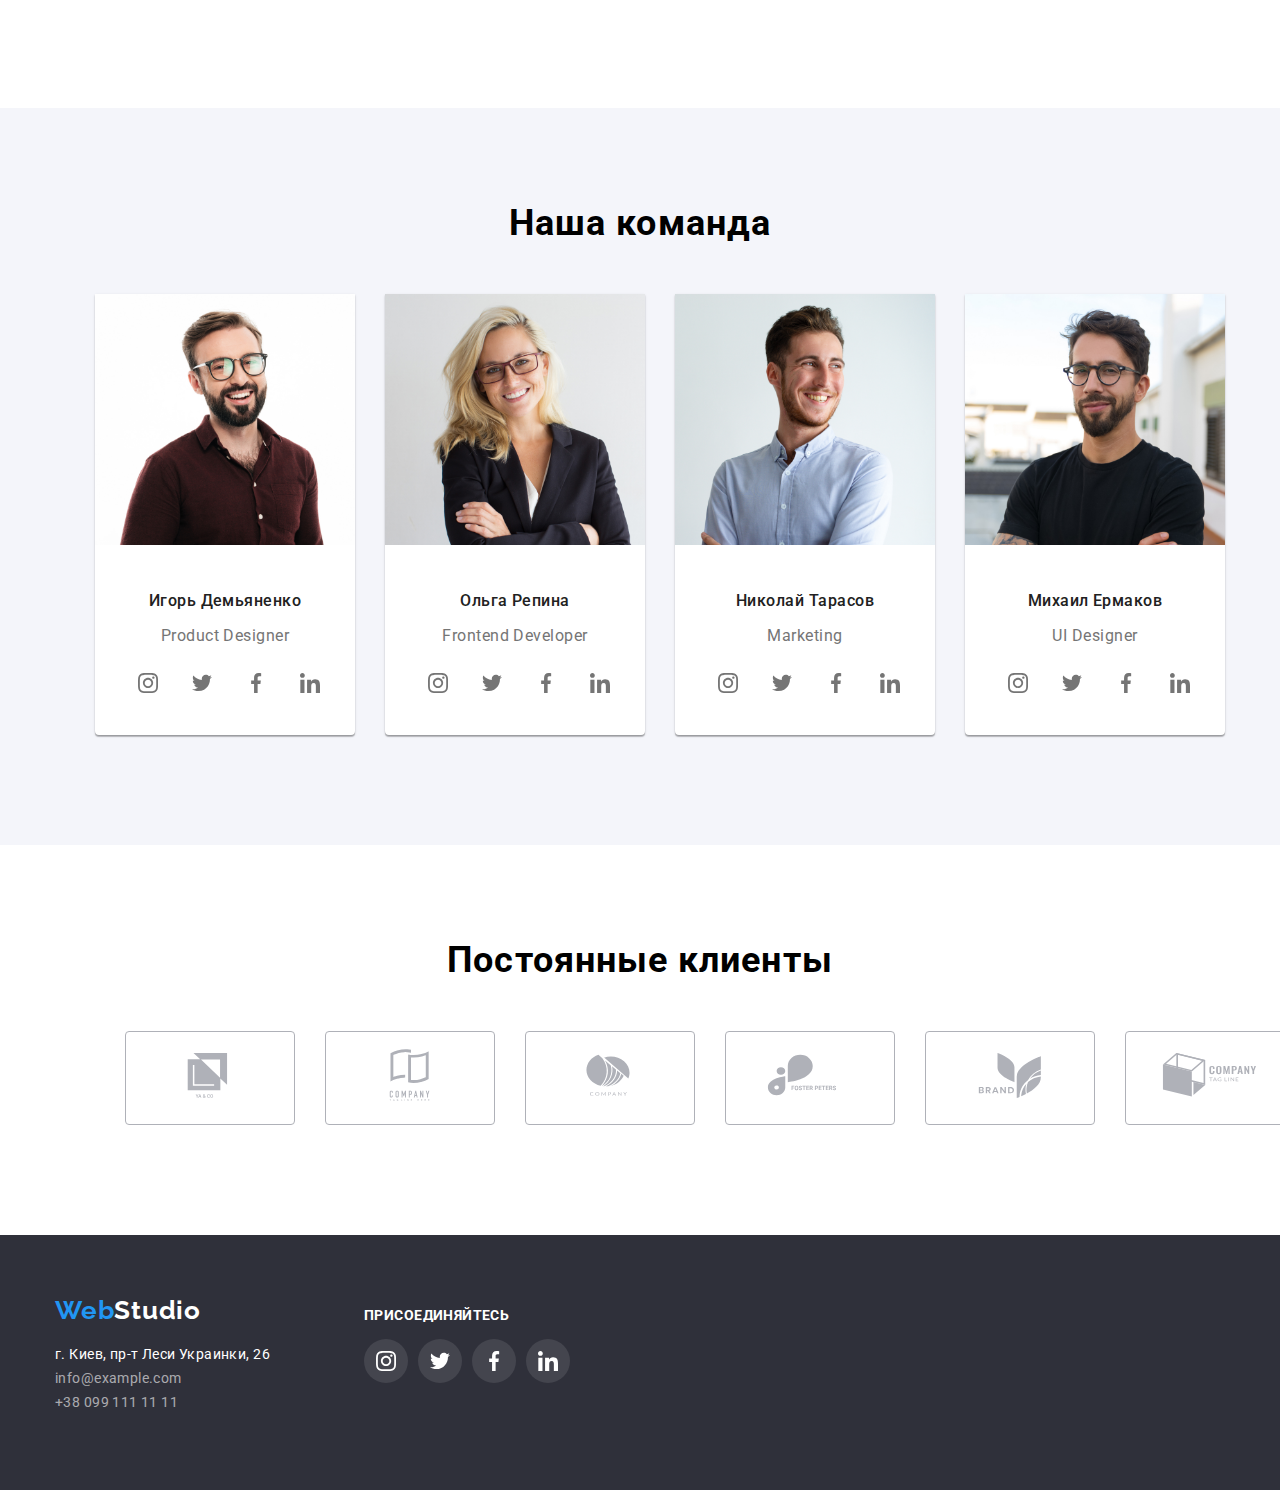
==== commit a6c52401: "updated" ====
--- a/index.html
+++ b/index.html
@@ -98,17 +98,22 @@
            
             <div class="container">
             <ul class="photos">
-            <li class="item"><img src="./Images/box1.jpg" alt="computer" width="370" height="294"> 
+            <li class="item">
                 <div class="item-title-wrapper">
+                    <img src="./Images/box1.jpg" alt="computer" width="370" height="294"> 
                     <p class="item-title-text">Десктопные приложения</p>
-                 <div>  
-
+                 
+                </div>
                  </li>
-            <li class="item"><img src="./Images/box2.jpg" alt="telephone" width="370" height="294"> <div class="item-title-wrapper">
+            <li class="item">
+                 <div class="item-title-wrapper">
+                <img src="./Images/box2.jpg" alt="telephone" width="370" height="294">
                 <p class="item-title-text">Мобильные приложения</p>
             </div> </li>
-            <li class="item"><img src="./Images/box3.jpg" alt="tablet" width="370"> 
+            <li class="item">
+                
                 <div class="item-title-wrapper">
+                <img src="./Images/box3.jpg" alt="tablet" width="370" height="294"> 
                     <p class="item-title-text">Дизайнерские решения</p>
                 </div> </li>
         </ul>
--- a/css/style.css
+++ b/css/style.css
@@ -284,22 +284,26 @@
    margin-right: 30px;
 
 }
+img {
+    display: block;
+    width: 100%;
+    height: auto;
+    }
 
 .item-title-wrapper {
     width: 100%;
-    text-align: center;
+    height: 100%;
+    position: relative;
+}
+
+.item-title-text{
+    position: absolute;
+    padding: 27px 0;
+    width: 100%;
     background: rgba(47, 48, 58, 0.8);
-    padding: 27px 0;
+    font-weight: bold;
     left: 0;
     bottom: 0;
-    color: white;
-   
-    
-    
-}
-
-.item-title-text{
-    font-weight: bold;
     font-size: 14px;
     line-height: calc(16 / 14);
     text-align: center;
@@ -412,6 +416,7 @@
     justify-content: center ;
     list-style: none;
     margin-right: 32px;
+    padding-left; 0;
     
 }
 
@@ -428,6 +433,7 @@
     width: 44px;
     height: 44px;
     border-radius: 50%;
+    
 
 
 }
@@ -509,12 +515,13 @@
 .footer-left-box--offset {
     margin-right: 70px;
 }
-.social-link-footer {
+.social-link--footer {
     background: rgba(255, 255, 255, 0.1);
 }
-.social-link-footer {
+.social-list-footer {
     padding-left: 0;
 }
+
 .social-icon-footer {
     fill:#FFFFFF
 
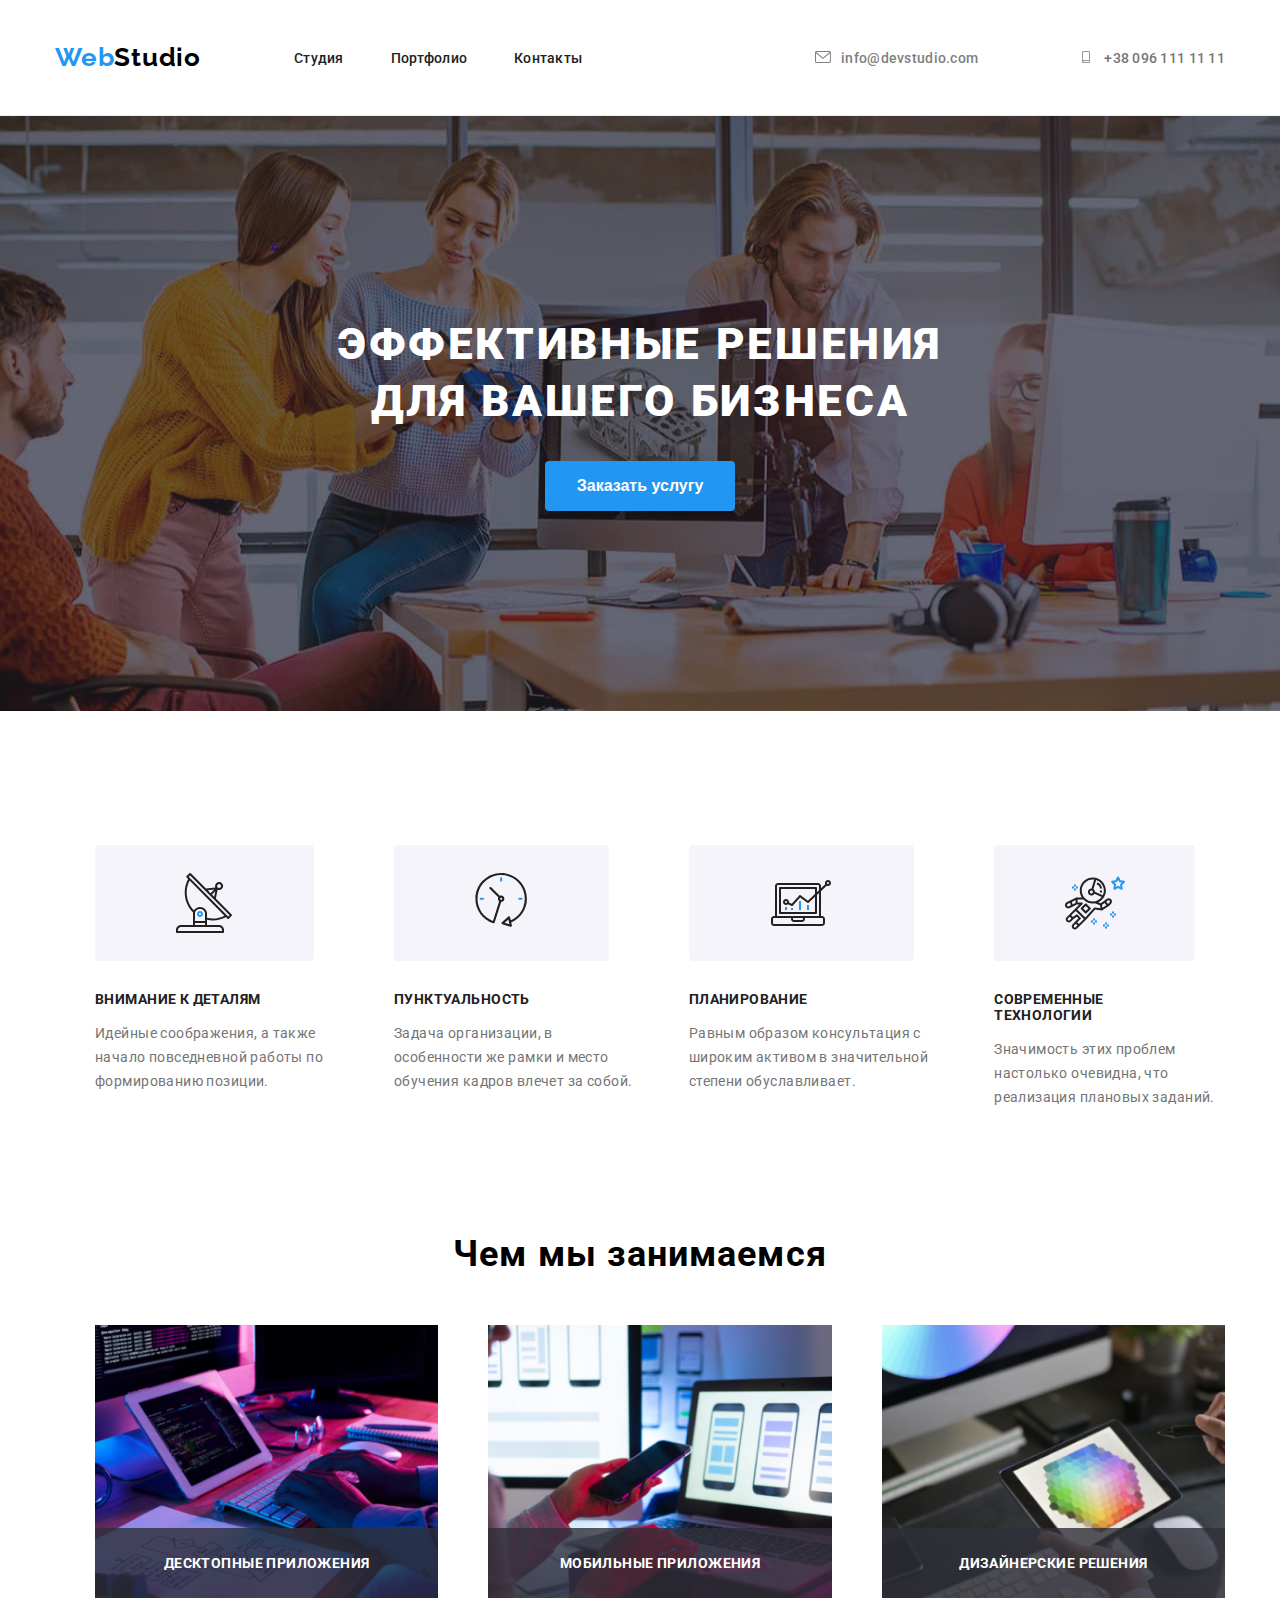
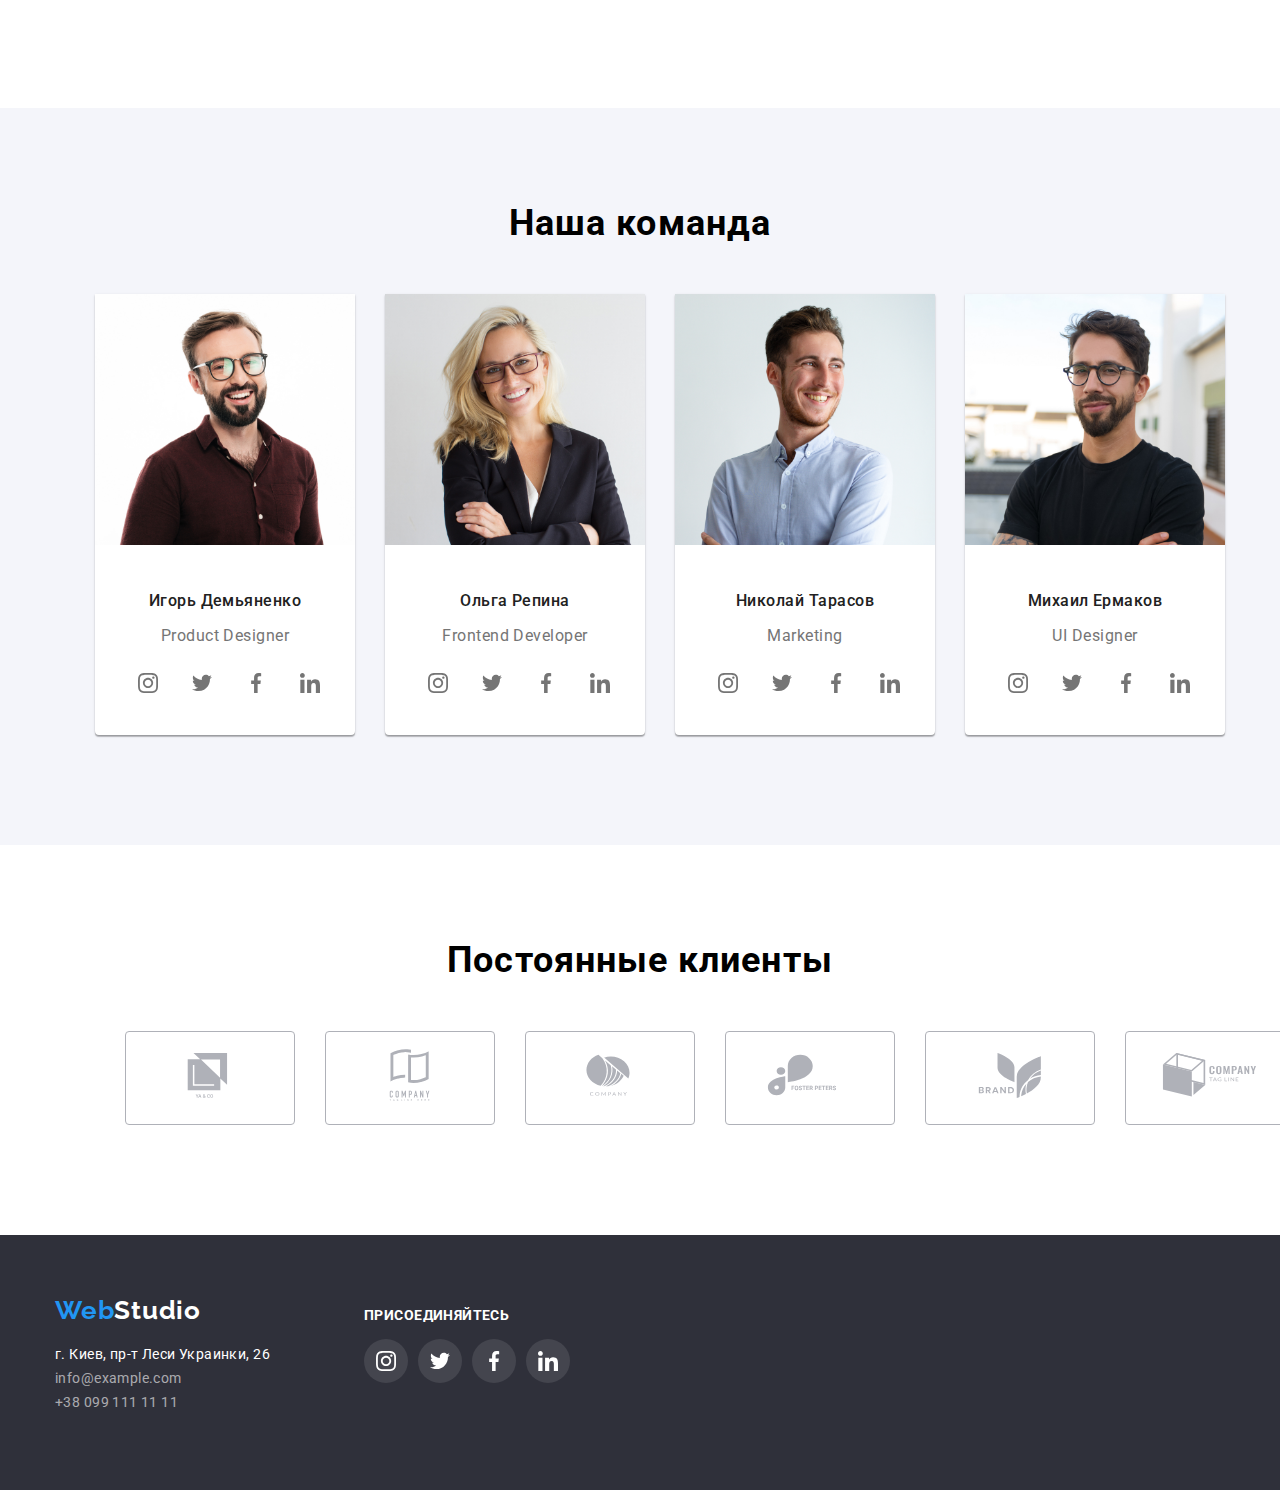
==== commit b471df76: "Update index.html" ====
--- a/index.html
+++ b/index.html
@@ -366,7 +366,7 @@
 </div>
 </div>
      </footer>
-     <div class="wrapper-modal">
+     <div class="wrapper-modal is-hidden">
          <div class="modal">
              <button type="button"class="modal-close">&#10006;</button>
              <form></form>
--- a/css/style.css
+++ b/css/style.css
@@ -298,6 +298,7 @@
 
 .item-title-text{
     position: absolute;
+    margin: 0%;
     padding: 27px 0;
     width: 100%;
     background: rgba(47, 48, 58, 0.8);
